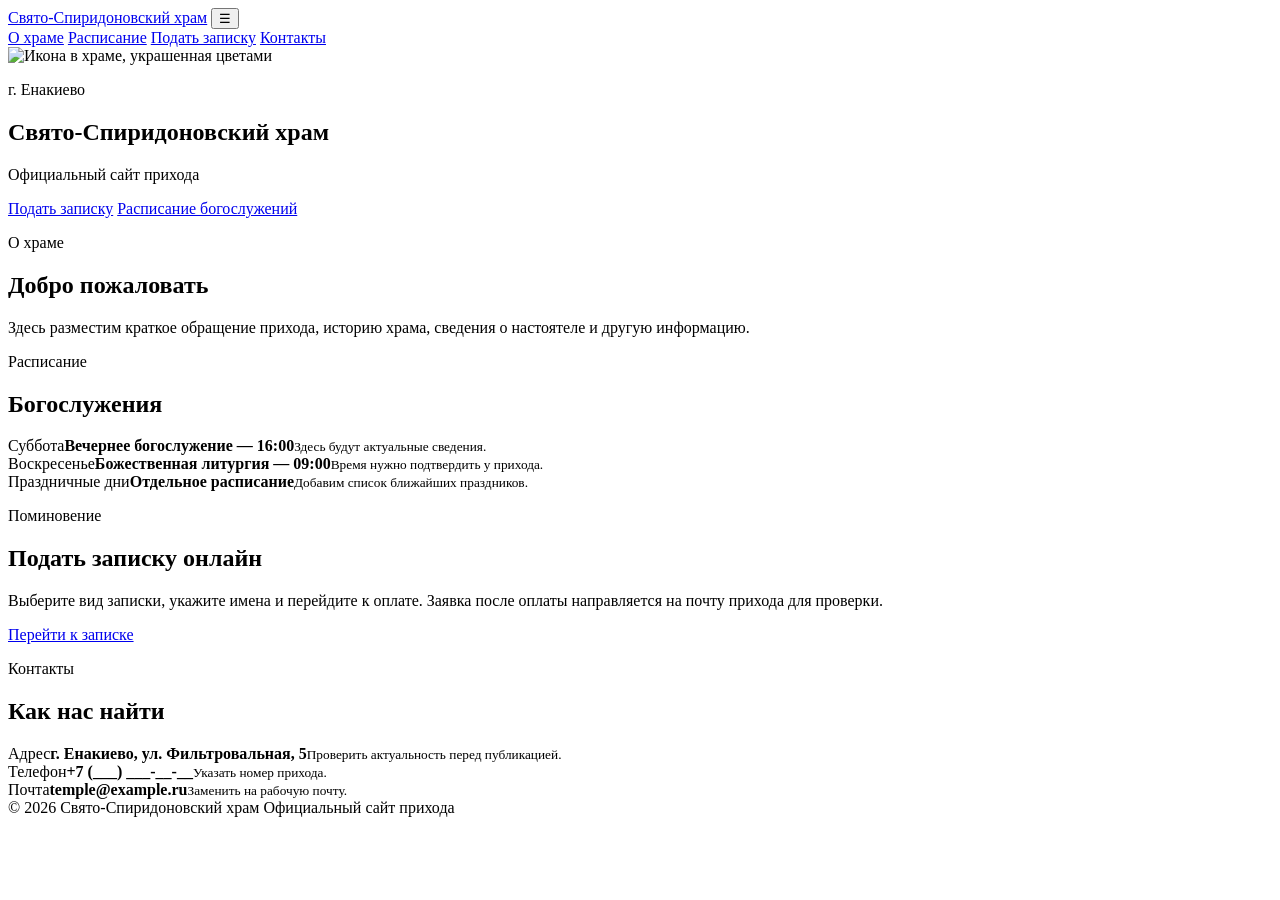
==== index.html @ 07cff23b "test site" ====
<!doctype html>
<html lang="ru">
<head>
  <meta charset="utf-8">
  <meta name="viewport" content="width=device-width, initial-scale=1">
  <title>Свято-Спиридоновский храм — г. Енакиево</title>
  <meta name="description" content="Официальный сайт Свято-Спиридоновского храма города Енакиево.">
  <link rel="stylesheet" href="css/style.css">
</head>
<body>
  <header class="site-header">
    <div class="container nav-wrap">
      <a class="brand" href="index.html">Свято-Спиридоновский храм</a>
      <button class="menu-btn" aria-label="Открыть меню" aria-expanded="false">☰</button>
      <nav class="nav">
        <a href="#about">О храме</a>
        <a href="#schedule">Расписание</a>
        <a href="notes.html">Подать записку</a>
        <a href="#contacts">Контакты</a>
      </nav>
    </div>
  </header>

  <main>
    <section class="hero">
      <img src="images/hero.jpg" alt="Икона в храме, украшенная цветами">
      <div class="hero-overlay"></div>
      <div class="container hero-content">
        <p class="eyebrow">г. Енакиево</p>
        <h1>Свято-Спиридоновский храм</h1>
        <p>Официальный сайт прихода</p>
        <div class="hero-actions">
          <a class="btn btn-primary" href="notes.html">Подать записку</a>
          <a class="btn btn-light" href="#schedule">Расписание богослужений</a>
        </div>
      </div>
    </section>

    <section class="section" id="about">
      <div class="container narrow">
        <p class="section-kicker">О храме</p>
        <h2>Добро пожаловать</h2>
        <p>Здесь разместим краткое обращение прихода, историю храма, сведения о настоятеле и другую информацию.</p>
      </div>
    </section>

    <section class="section section-alt" id="schedule">
      <div class="container">
        <p class="section-kicker">Расписание</p>
        <h2>Богослужения</h2>
        <div class="cards">
          <article class="card"><span>Суббота</span><strong>Вечернее богослужение — 16:00</strong><small>Здесь будут актуальные сведения.</small></article>
          <article class="card"><span>Воскресенье</span><strong>Божественная литургия — 09:00</strong><small>Время нужно подтвердить у прихода.</small></article>
          <article class="card"><span>Праздничные дни</span><strong>Отдельное расписание</strong><small>Добавим список ближайших праздников.</small></article>
        </div>
      </div>
    </section>

    <section class="section notes-callout">
      <div class="container callout">
        <div>
          <p class="section-kicker">Поминовение</p>
          <h2>Подать записку онлайн</h2>
          <p>Выберите вид записки, укажите имена и перейдите к оплате. Заявка после оплаты направляется на почту прихода для проверки.</p>
        </div>
        <a class="btn btn-primary" href="notes.html">Перейти к записке</a>
      </div>
    </section>

    <section class="section" id="contacts">
      <div class="container">
        <p class="section-kicker">Контакты</p>
        <h2>Как нас найти</h2>
        <div class="contact-grid">
          <div class="contact-item"><span>Адрес</span><strong>г. Енакиево, ул. Фильтровальная, 5</strong><small>Проверить актуальность перед публикацией.</small></div>
          <div class="contact-item"><span>Телефон</span><strong>+7 (___) ___-__-__</strong><small>Указать номер прихода.</small></div>
          <div class="contact-item"><span>Почта</span><strong>temple@example.ru</strong><small>Заменить на рабочую почту.</small></div>
        </div>
      </div>
    </section>
  </main>

  <footer class="site-footer">
    <div class="container footer-wrap">
      <span>© 2026 Свято-Спиридоновский храм</span>
      <span>Официальный сайт прихода</span>
    </div>
  </footer>

  <script src="js/main.js"></script>
</body>
</html>
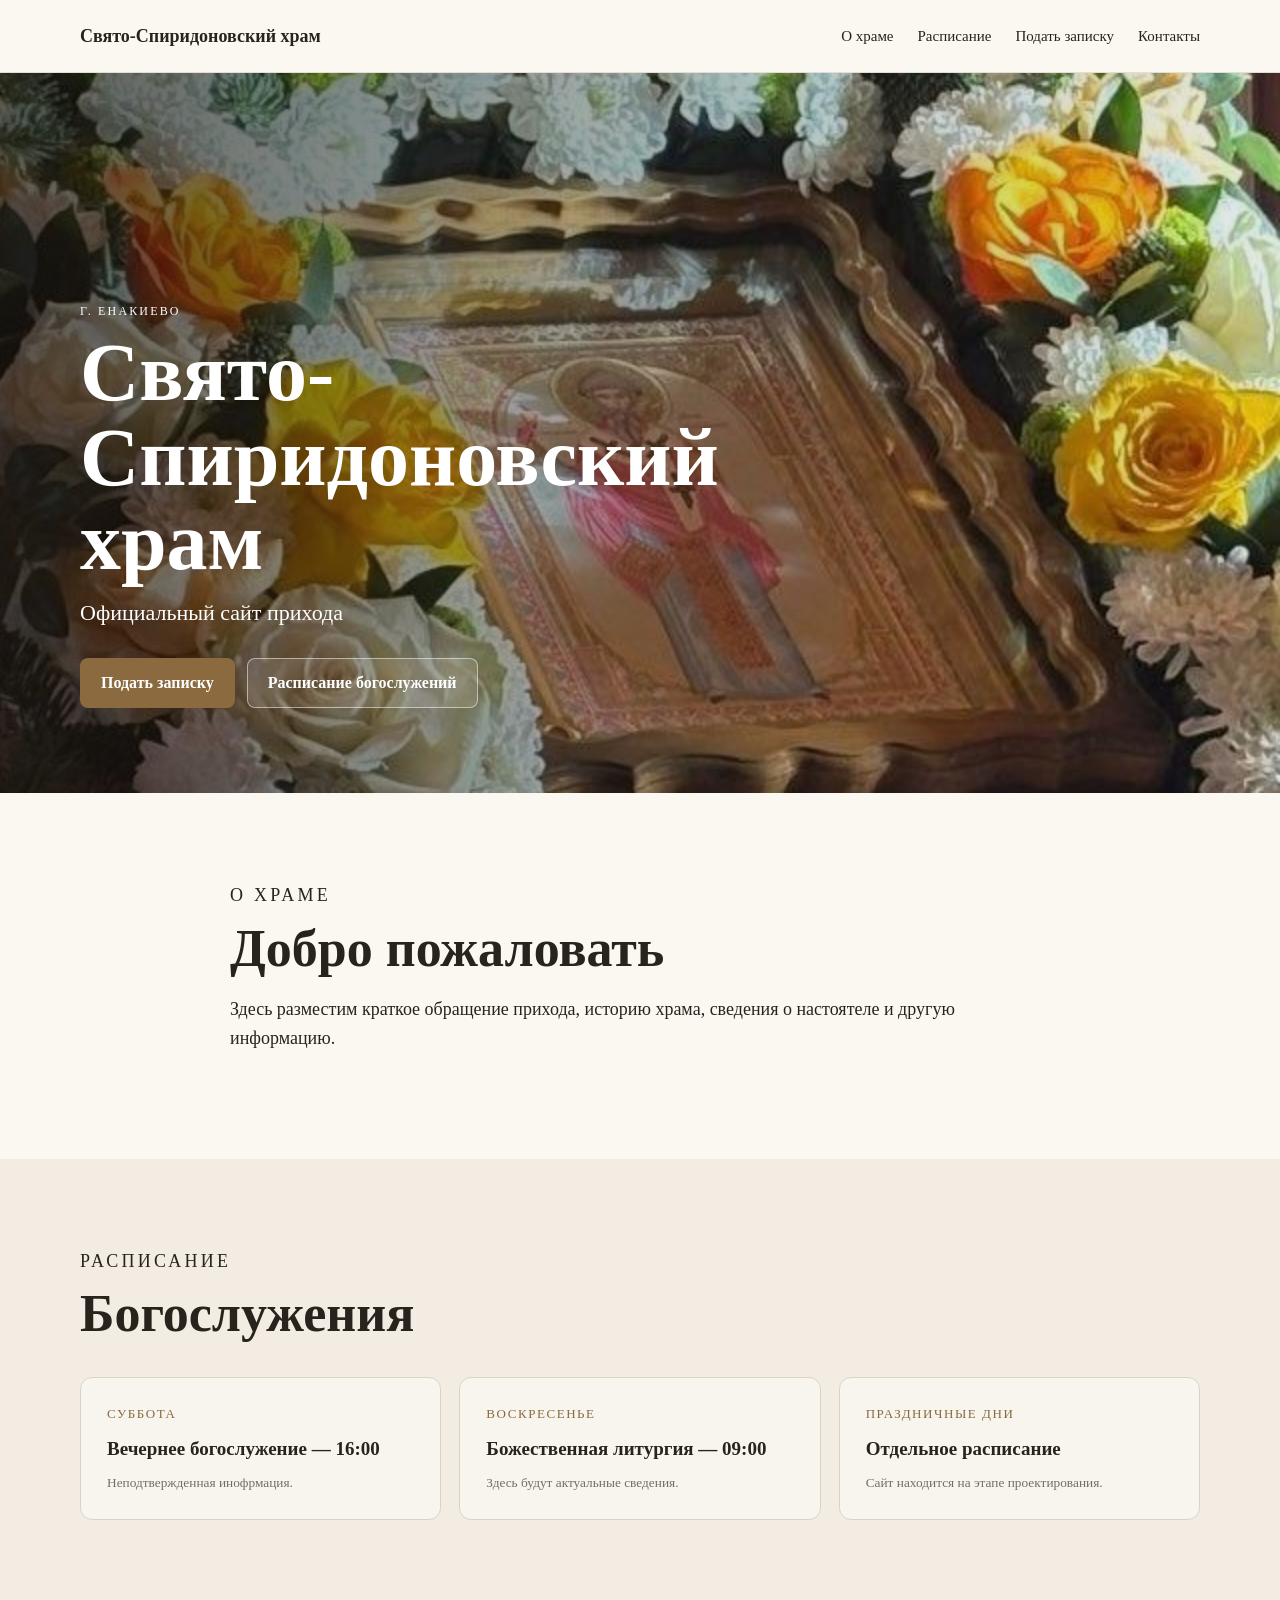
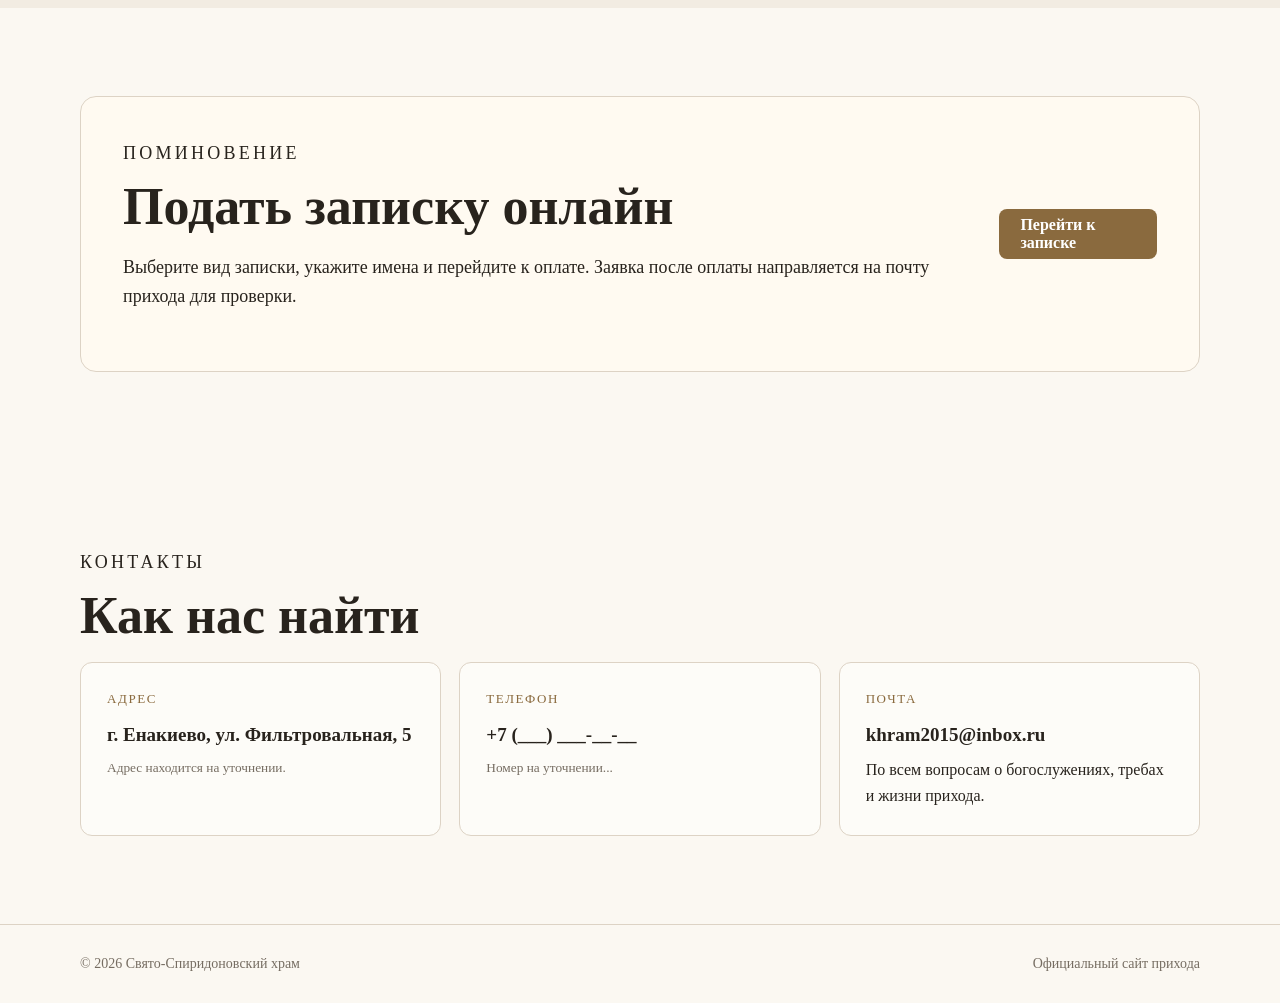
==== commit 39fedb91: "Update info and js" ====
--- a/index.html
+++ b/index.html
@@ -49,9 +49,9 @@
         <p class="section-kicker">Расписание</p>
         <h2>Богослужения</h2>
         <div class="cards">
-          <article class="card"><span>Суббота</span><strong>Вечернее богослужение — 16:00</strong><small>Здесь будут актуальные сведения.</small></article>
-          <article class="card"><span>Воскресенье</span><strong>Божественная литургия — 09:00</strong><small>Время нужно подтвердить у прихода.</small></article>
-          <article class="card"><span>Праздничные дни</span><strong>Отдельное расписание</strong><small>Добавим список ближайших праздников.</small></article>
+          <article class="card"><span>Суббота</span><strong>Вечернее богослужение — 16:00</strong><small>Неподтвержденная инофрмация.</small></article>
+          <article class="card"><span>Воскресенье</span><strong>Божественная литургия — 09:00</strong><small>Здесь будут актуальные сведения.</small></article>
+          <article class="card"><span>Праздничные дни</span><strong>Отдельное расписание</strong><small>Сайт находится на этапе проектирования.</small></article>
         </div>
       </div>
     </section>
@@ -72,9 +72,9 @@
         <p class="section-kicker">Контакты</p>
         <h2>Как нас найти</h2>
         <div class="contact-grid">
-          <div class="contact-item"><span>Адрес</span><strong>г. Енакиево, ул. Фильтровальная, 5</strong><small>Проверить актуальность перед публикацией.</small></div>
-          <div class="contact-item"><span>Телефон</span><strong>+7 (___) ___-__-__</strong><small>Указать номер прихода.</small></div>
-          <div class="contact-item"><span>Почта</span><strong>temple@example.ru</strong><small>Заменить на рабочую почту.</small></div>
+          <div class="contact-item"><span>Адрес</span><strong>г. Енакиево, ул. Фильтровальная, 5</strong><small>Адрес находится на уточнении.</small></div>
+          <div class="contact-item"><span>Телефон</span><strong>+7 (___) ___-__-__</strong><small>Номер на уточнении...</small></div>
+          <div class="contact-item"><span>Почта</span><strong>khram2015@inbox.ru</strong><small></small>По всем вопросам о богослужениях, требах и жизни прихода.</div>
         </div>
       </div>
     </section>
--- a/css/style.css
+++ b/css/style.css
@@ -0,0 +1 @@
+:root{--ink:#28231d;--muted:#766d62;--paper:#fbf8f2;--paper2:#f2ece2;--line:#ddd3c5;--accent:#8a6a3e;--white:#fff}*{box-sizing:border-box}html{scroll-behavior:smooth}body{margin:0;background:var(--paper);color:var(--ink);font-family:Georgia,'Times New Roman',serif;line-height:1.6}.container{width:min(1120px,calc(100% - 40px));margin:0 auto}.narrow{max-width:820px}.site-header{position:sticky;top:0;z-index:20;background:rgba(251,248,242,.96);border-bottom:1px solid rgba(117,100,78,.18);backdrop-filter:blur(10px)}.nav-wrap{min-height:72px;display:flex;align-items:center;justify-content:space-between;gap:24px}.brand{color:var(--ink);text-decoration:none;font-weight:700;font-size:18px}.nav{display:flex;gap:24px;align-items:center}.nav a{color:var(--ink);text-decoration:none;font-size:15px}.menu-btn{display:none;border:0;background:none;font-size:25px}.hero{position:relative;min-height:720px;display:grid;align-items:end;overflow:hidden}.hero img{position:absolute;inset:0;width:100%;height:100%;object-fit:cover}.hero-overlay{position:absolute;inset:0;background:linear-gradient(90deg,rgba(20,15,10,.68),rgba(20,15,10,.18) 70%,rgba(20,15,10,.08))}.hero-content{position:relative;z-index:1;padding:90px 0 85px;color:var(--white)}.eyebrow,.section-kicker{margin:0 0 10px;text-transform:uppercase;letter-spacing:.18em;font-size:12px}.hero h1{max-width:750px;margin:0 0 10px;font-size:clamp(44px,7vw,82px);line-height:1.03}.hero p:not(.eyebrow){font-size:22px;margin:0 0 28px}.hero-actions{display:flex;gap:12px;flex-wrap:wrap}.btn{display:inline-flex;align-items:center;justify-content:center;min-height:50px;padding:0 20px;border-radius:8px;text-decoration:none;border:1px solid transparent;font:600 16px Georgia,'Times New Roman',serif;cursor:pointer}.btn-primary{background:var(--accent);color:#fff}.btn-light{background:rgba(255,255,255,.12);border-color:rgba(255,255,255,.5);color:#fff}.btn-outline{background:transparent;color:var(--ink);border-color:var(--line)}.btn-dark{background:#2e2923;color:#fff}.btn-full{width:100%}.section{padding:88px 0}.section-alt{background:var(--paper2)}.section h2,.notes-page h1{font-size:clamp(34px,5vw,52px);line-height:1.1;margin:0 0 18px}.section p{font-size:18px}.cards{display:grid;grid-template-columns:repeat(3,1fr);gap:18px;margin-top:34px}.card,.contact-item{padding:26px;border:1px solid var(--line);background:rgba(255,255,255,.45);border-radius:12px}.card span,.contact-item span{display:block;color:var(--accent);font-size:13px;text-transform:uppercase;letter-spacing:.12em;margin-bottom:12px}.card strong,.contact-item strong{display:block;font-size:19px;line-height:1.35}.card small,.contact-item small{display:block;color:var(--muted);margin-top:10px}.callout{display:flex;justify-content:space-between;align-items:center;gap:32px;padding:42px;border:1px solid var(--line);background:#fffaf1;border-radius:16px}.callout h2{margin-bottom:8px}.contact-grid{display:grid;grid-template-columns:repeat(3,1fr);gap:18px}.site-footer{padding:28px 0;border-top:1px solid var(--line);color:var(--muted);font-size:14px}.footer-wrap{display:flex;justify-content:space-between;gap:20px}.notes-page{padding:70px 0 100px}.back{color:var(--muted);text-decoration:none}.lead{font-size:18px;color:var(--muted);margin-top:0}.notes-form{margin-top:40px}.notes-form fieldset{border:0;padding:0;margin:0 0 30px}.notes-form legend{font-size:22px;font-weight:700;margin-bottom:14px}.choice-grid{display:grid;grid-template-columns:1fr 1fr;gap:12px}.choice input{position:absolute;opacity:0}.choice span{display:block;padding:18px;border:1px solid var(--line);border-radius:10px;background:#fff;cursor:pointer;text-align:center}.choice input:checked+span{border-color:var(--accent);box-shadow:0 0 0 2px rgba(138,106,62,.15);background:#fffaf1}.name-row{display:flex;gap:10px;margin-bottom:10px}.name-row input,.field input{width:100%;height:50px;border:1px solid var(--line);border-radius:8px;background:#fff;padding:0 14px;font:16px Georgia,'Times New Roman',serif}.remove-name{min-width:50px;border:1px solid var(--line);border-radius:8px;background:#fff;cursor:pointer}.field{display:block}.field span{display:block;margin-bottom:7px}.summary{display:flex;justify-content:space-between;gap:20px;padding:22px 0;border-top:1px solid var(--line);border-bottom:1px solid var(--line);margin:30px 0}.summary span{color:var(--muted)}.payment-box{padding:24px;border-radius:12px;background:var(--paper2);margin-bottom:14px}.payment-title{font-size:20px;font-weight:700;margin:0 0 6px}.payment-box p{margin:0 0 16px}.form-message{margin-top:15px;color:var(--muted)}@media(max-width:760px){.nav{display:none}.menu-btn{display:block}.hero{min-height:650px}.hero-content{padding-bottom:60px}.cards,.contact-grid{grid-template-columns:1fr}.callout,.footer-wrap{display:block}.callout .btn{margin-top:18px}.nav-static{display:flex;gap:12px}.choice-grid{grid-template-columns:1fr}.container{width:min(100% - 28px,1120px)}}
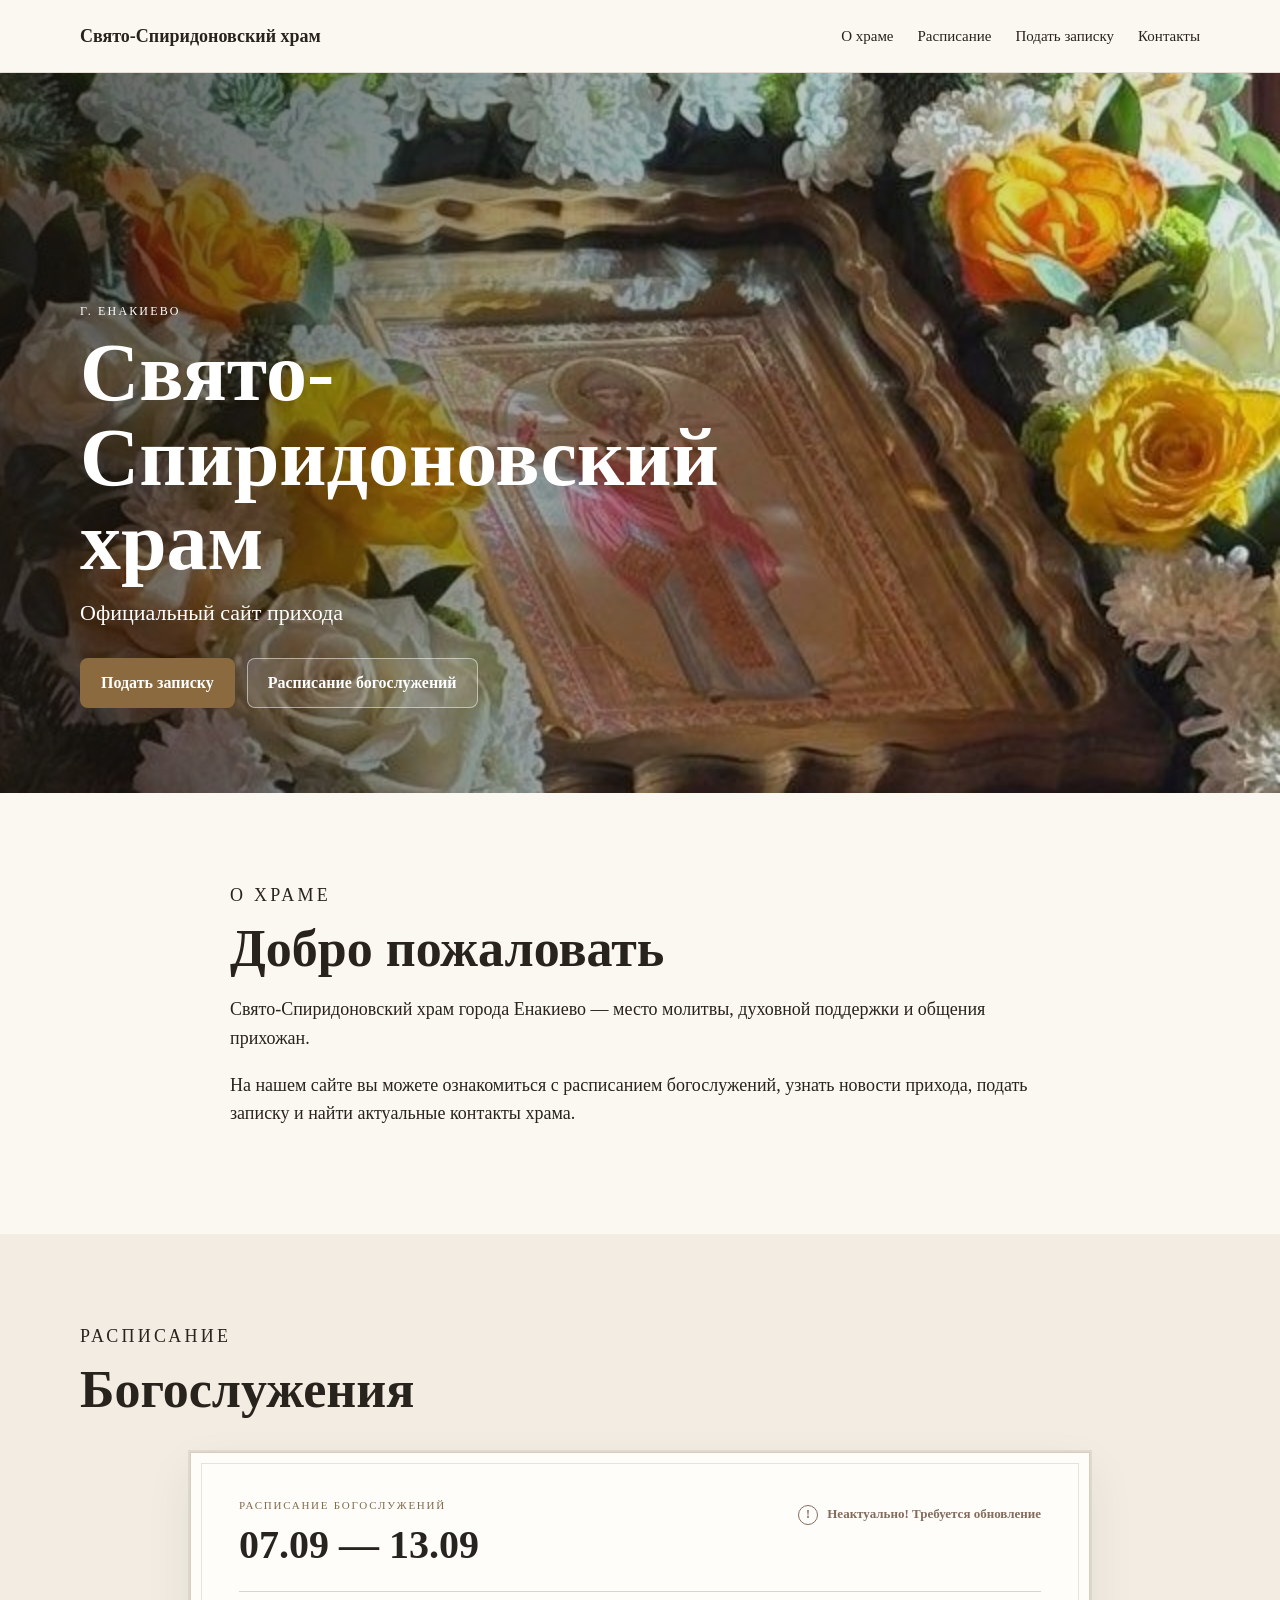
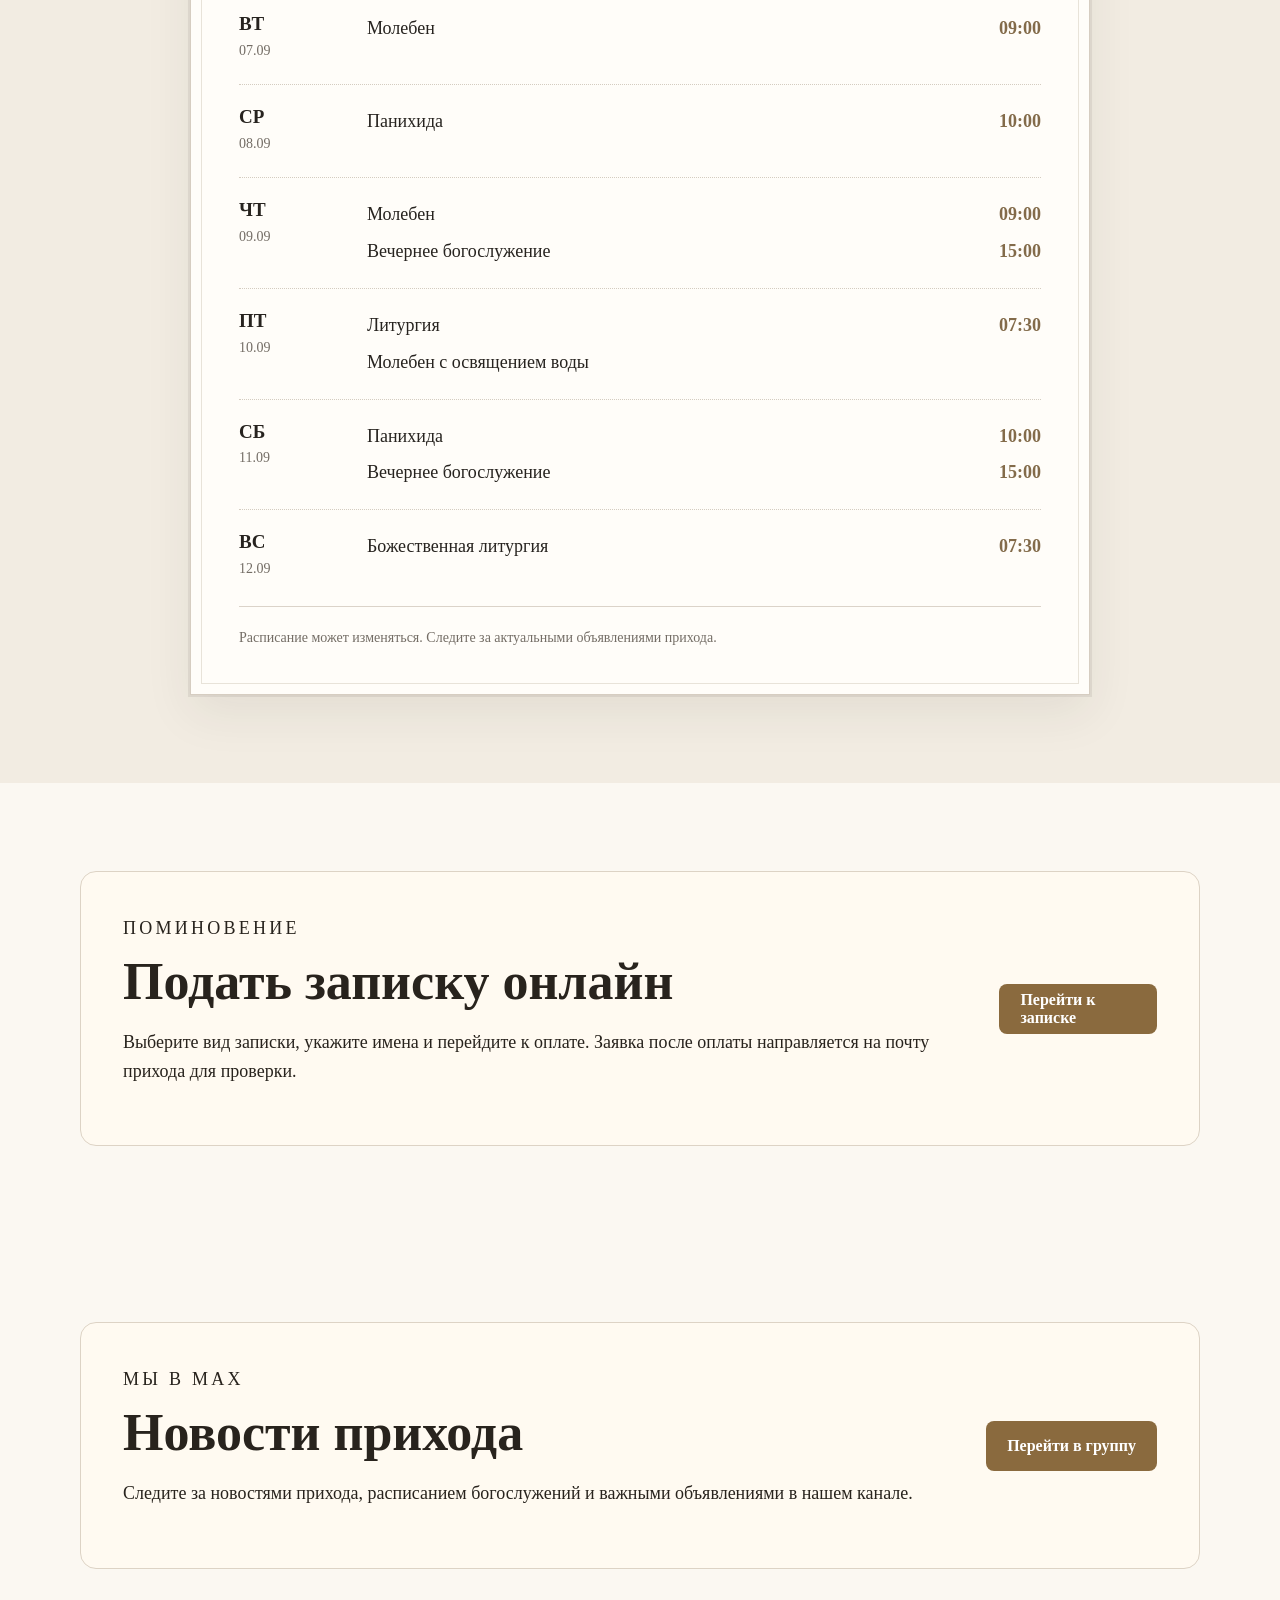
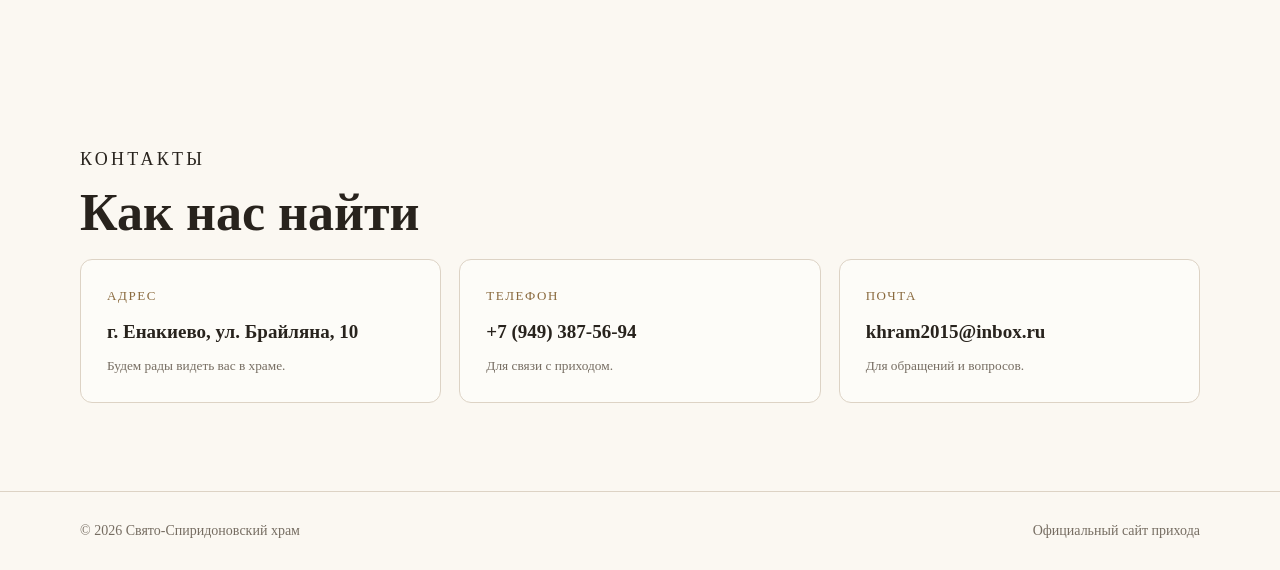
==== commit f19cede6: "Site Update Add weekly worship schedule Add schedule expiration status Add manual schedule configura" ====
--- a/index.html
+++ b/index.html
@@ -40,7 +40,8 @@
       <div class="container narrow">
         <p class="section-kicker">О храме</p>
         <h2>Добро пожаловать</h2>
-        <p>Здесь разместим краткое обращение прихода, историю храма, сведения о настоятеле и другую информацию.</p>
+        <p>Свято-Спиридоновский храм города Енакиево — место молитвы, духовной поддержки и общения прихожан.</p>
+        <p>На нашем сайте вы можете ознакомиться с расписанием богослужений, узнать новости прихода, подать записку и найти актуальные контакты храма.</p>
       </div>
     </section>
 
@@ -48,10 +49,21 @@
       <div class="container">
         <p class="section-kicker">Расписание</p>
         <h2>Богослужения</h2>
-        <div class="cards">
-          <article class="card"><span>Суббота</span><strong>Вечернее богослужение — 16:00</strong><small>Неподтвержденная инофрмация.</small></article>
-          <article class="card"><span>Воскресенье</span><strong>Божественная литургия — 09:00</strong><small>Здесь будут актуальные сведения.</small></article>
-          <article class="card"><span>Праздничные дни</span><strong>Отдельное расписание</strong><small>Сайт находится на этапе проектирования.</small></article>
+
+        <div class="schedule-paper" id="schedule-paper">
+          <div class="schedule-paper-head">
+            <div>
+              <p class="schedule-label">Расписание богослужений</p>
+              <h3 id="schedule-period">Загрузка…</h3>
+            </div>
+            <div class="schedule-status" id="schedule-status" aria-live="polite"></div>
+          </div>
+
+          <div class="schedule-list" id="schedule-list"></div>
+
+          <div class="schedule-footer">
+            Расписание может изменяться. Следите за актуальными объявлениями прихода.
+          </div>
         </div>
       </div>
     </section>
@@ -67,14 +79,36 @@
       </div>
     </section>
 
+    <section class="section max-callout">
+        <div class="container callout">
+          <div>
+            <p class="section-kicker">Мы в MAX</p>
+            <h2>Новости прихода</h2>
+            <p>
+              Следите за новостями прихода, расписанием богослужений
+              и важными объявлениями в нашем канале.
+            </p>
+          </div>
+      
+          <a
+            class="btn btn-primary"
+            href="https://max.ru/join/Pyg9S5zVX_753oZD0Ky31rXQ8UjtHt_C7z_p25SFuSU"
+            target="_blank"
+            rel="noopener noreferrer"
+          >
+            Перейти в группу
+          </a>
+        </div>
+      </section>
+
     <section class="section" id="contacts">
       <div class="container">
         <p class="section-kicker">Контакты</p>
         <h2>Как нас найти</h2>
         <div class="contact-grid">
-          <div class="contact-item"><span>Адрес</span><strong>г. Енакиево, ул. Фильтровальная, 5</strong><small>Адрес находится на уточнении.</small></div>
-          <div class="contact-item"><span>Телефон</span><strong>+7 (___) ___-__-__</strong><small>Номер на уточнении...</small></div>
-          <div class="contact-item"><span>Почта</span><strong>khram2015@inbox.ru</strong><small></small>По всем вопросам о богослужениях, требах и жизни прихода.</div>
+          <div class="contact-item"><span>Адрес</span><strong>г. Енакиево, ул. Брайляна, 10</strong><small>Будем рады видеть вас в храме.</small></div>
+          <div class="contact-item"><span>Телефон</span><strong>+7 (949) 387-56-94</strong><small>Для связи с приходом.</small></div>
+          <div class="contact-item"><span>Почта</span><strong>khram2015@inbox.ru</strong><small>Для обращений и вопросов.</small></div>
         </div>
       </div>
     </section>
--- a/css/style.css
+++ b/css/style.css
@@ -1 +1,24 @@
 :root{--ink:#28231d;--muted:#766d62;--paper:#fbf8f2;--paper2:#f2ece2;--line:#ddd3c5;--accent:#8a6a3e;--white:#fff}*{box-sizing:border-box}html{scroll-behavior:smooth}body{margin:0;background:var(--paper);color:var(--ink);font-family:Georgia,'Times New Roman',serif;line-height:1.6}.container{width:min(1120px,calc(100% - 40px));margin:0 auto}.narrow{max-width:820px}.site-header{position:sticky;top:0;z-index:20;background:rgba(251,248,242,.96);border-bottom:1px solid rgba(117,100,78,.18);backdrop-filter:blur(10px)}.nav-wrap{min-height:72px;display:flex;align-items:center;justify-content:space-between;gap:24px}.brand{color:var(--ink);text-decoration:none;font-weight:700;font-size:18px}.nav{display:flex;gap:24px;align-items:center}.nav a{color:var(--ink);text-decoration:none;font-size:15px}.menu-btn{display:none;border:0;background:none;font-size:25px}.hero{position:relative;min-height:720px;display:grid;align-items:end;overflow:hidden}.hero img{position:absolute;inset:0;width:100%;height:100%;object-fit:cover}.hero-overlay{position:absolute;inset:0;background:linear-gradient(90deg,rgba(20,15,10,.68),rgba(20,15,10,.18) 70%,rgba(20,15,10,.08))}.hero-content{position:relative;z-index:1;padding:90px 0 85px;color:var(--white)}.eyebrow,.section-kicker{margin:0 0 10px;text-transform:uppercase;letter-spacing:.18em;font-size:12px}.hero h1{max-width:750px;margin:0 0 10px;font-size:clamp(44px,7vw,82px);line-height:1.03}.hero p:not(.eyebrow){font-size:22px;margin:0 0 28px}.hero-actions{display:flex;gap:12px;flex-wrap:wrap}.btn{display:inline-flex;align-items:center;justify-content:center;min-height:50px;padding:0 20px;border-radius:8px;text-decoration:none;border:1px solid transparent;font:600 16px Georgia,'Times New Roman',serif;cursor:pointer}.btn-primary{background:var(--accent);color:#fff}.btn-light{background:rgba(255,255,255,.12);border-color:rgba(255,255,255,.5);color:#fff}.btn-outline{background:transparent;color:var(--ink);border-color:var(--line)}.btn-dark{background:#2e2923;color:#fff}.btn-full{width:100%}.section{padding:88px 0}.section-alt{background:var(--paper2)}.section h2,.notes-page h1{font-size:clamp(34px,5vw,52px);line-height:1.1;margin:0 0 18px}.section p{font-size:18px}.cards{display:grid;grid-template-columns:repeat(3,1fr);gap:18px;margin-top:34px}.card,.contact-item{padding:26px;border:1px solid var(--line);background:rgba(255,255,255,.45);border-radius:12px}.card span,.contact-item span{display:block;color:var(--accent);font-size:13px;text-transform:uppercase;letter-spacing:.12em;margin-bottom:12px}.card strong,.contact-item strong{display:block;font-size:19px;line-height:1.35}.card small,.contact-item small{display:block;color:var(--muted);margin-top:10px}.callout{display:flex;justify-content:space-between;align-items:center;gap:32px;padding:42px;border:1px solid var(--line);background:#fffaf1;border-radius:16px}.callout h2{margin-bottom:8px}.contact-grid{display:grid;grid-template-columns:repeat(3,1fr);gap:18px}.site-footer{padding:28px 0;border-top:1px solid var(--line);color:var(--muted);font-size:14px}.footer-wrap{display:flex;justify-content:space-between;gap:20px}.notes-page{padding:70px 0 100px}.back{color:var(--muted);text-decoration:none}.lead{font-size:18px;color:var(--muted);margin-top:0}.notes-form{margin-top:40px}.notes-form fieldset{border:0;padding:0;margin:0 0 30px}.notes-form legend{font-size:22px;font-weight:700;margin-bottom:14px}.choice-grid{display:grid;grid-template-columns:1fr 1fr;gap:12px}.choice input{position:absolute;opacity:0}.choice span{display:block;padding:18px;border:1px solid var(--line);border-radius:10px;background:#fff;cursor:pointer;text-align:center}.choice input:checked+span{border-color:var(--accent);box-shadow:0 0 0 2px rgba(138,106,62,.15);background:#fffaf1}.name-row{display:flex;gap:10px;margin-bottom:10px}.name-row input,.field input{width:100%;height:50px;border:1px solid var(--line);border-radius:8px;background:#fff;padding:0 14px;font:16px Georgia,'Times New Roman',serif}.remove-name{min-width:50px;border:1px solid var(--line);border-radius:8px;background:#fff;cursor:pointer}.field{display:block}.field span{display:block;margin-bottom:7px}.summary{display:flex;justify-content:space-between;gap:20px;padding:22px 0;border-top:1px solid var(--line);border-bottom:1px solid var(--line);margin:30px 0}.summary span{color:var(--muted)}.payment-box{padding:24px;border-radius:12px;background:var(--paper2);margin-bottom:14px}.payment-title{font-size:20px;font-weight:700;margin:0 0 6px}.payment-box p{margin:0 0 16px}.form-message{margin-top:15px;color:var(--muted)}@media(max-width:760px){.nav{display:none}.menu-btn{display:block}.hero{min-height:650px}.hero-content{padding-bottom:60px}.cards,.contact-grid{grid-template-columns:1fr}.callout,.footer-wrap{display:block}.callout .btn{margin-top:18px}.nav-static{display:flex;gap:12px}.choice-grid{grid-template-columns:1fr}.container{width:min(100% - 28px,1120px)}}
+
+/* Schedule paper */
+.schedule-paper{margin-top:34px;max-width:900px;margin-left:auto;margin-right:auto;padding:44px 48px;background:#fffdf8;border:1px solid #d8cdbc;box-shadow:0 18px 45px rgba(52,39,24,.10),0 2px 5px rgba(52,39,24,.06);position:relative}
+.schedule-paper:before{content:"";position:absolute;inset:10px;border:1px solid rgba(138,106,62,.18);pointer-events:none}
+.schedule-paper-head{display:flex;justify-content:space-between;gap:24px;align-items:flex-start;position:relative;padding-bottom:24px;border-bottom:1px solid var(--line)}
+.schedule-label{text-transform:uppercase;letter-spacing:.16em;color:var(--accent);font-size:11px!important;margin:0 0 8px!important}
+.schedule-paper h3{font-family:Georgia,'Times New Roman',serif;font-size:clamp(28px,4vw,40px);line-height:1.1;margin:0}
+.schedule-status{font-size:13px;color:var(--muted);padding-top:7px;white-space:nowrap}
+.status-dot{display:inline-flex;width:20px;height:20px;align-items:center;justify-content:center;border-radius:50%;border:1px solid currentColor;margin-right:6px;font-size:12px}
+.schedule-list{position:relative}
+.schedule-day{display:grid;grid-template-columns:100px 1fr;gap:28px;padding:22px 0;border-bottom:1px dotted #d6ccbc}
+.schedule-day:last-child{border-bottom:0}
+.schedule-date strong{display:block;font-size:19px;line-height:1.1}
+.schedule-date span{display:block;color:var(--muted);margin-top:5px;font-size:14px}
+.schedule-services{display:grid;gap:8px}
+.schedule-service{display:grid;grid-template-columns:1fr auto;gap:20px;align-items:baseline;font-size:18px}
+.schedule-service time{font-variant-numeric:tabular-nums;white-space:nowrap;color:var(--accent);font-weight:700}
+.schedule-footer{border-top:1px solid var(--line);padding-top:20px;margin-top:4px;color:var(--muted);font-size:14px;position:relative}
+.schedule-warning{box-shadow:0 18px 45px rgba(52,39,24,.10),0 0 0 2px rgba(138,106,62,.08)}
+.schedule-expired{filter:saturate(.75);box-shadow:0 18px 45px rgba(52,39,24,.08),0 0 0 2px rgba(118,109,98,.12)}
+.schedule-expired .schedule-status{color:#8b6b57;font-weight:700}
+.schedule-error{color:var(--muted);margin:25px 0}
+@media(max-width:760px){.schedule-paper{padding:30px 22px}.schedule-paper:before{inset:7px}.schedule-paper-head{display:block}.schedule-status{padding-top:13px}.schedule-day{grid-template-columns:68px 1fr;gap:16px;padding:18px 0}.schedule-service{font-size:16px;gap:12px}}
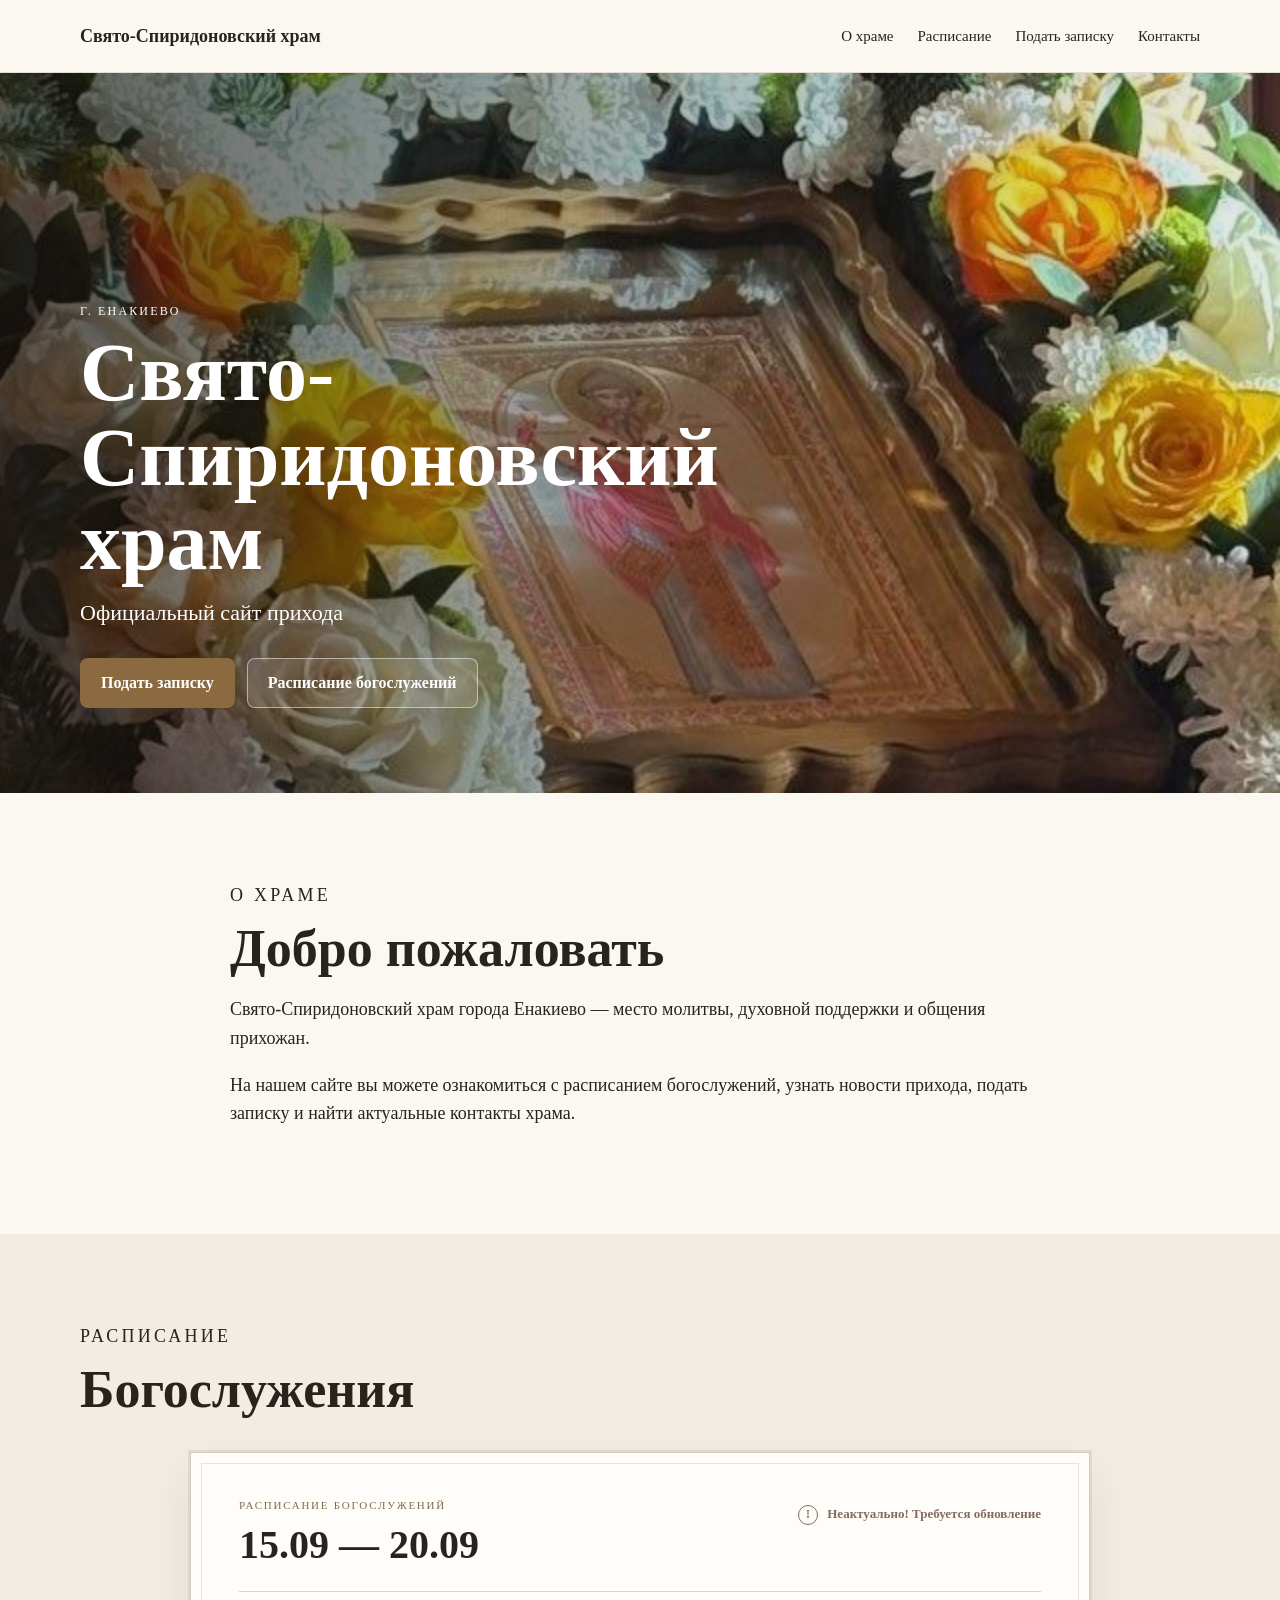
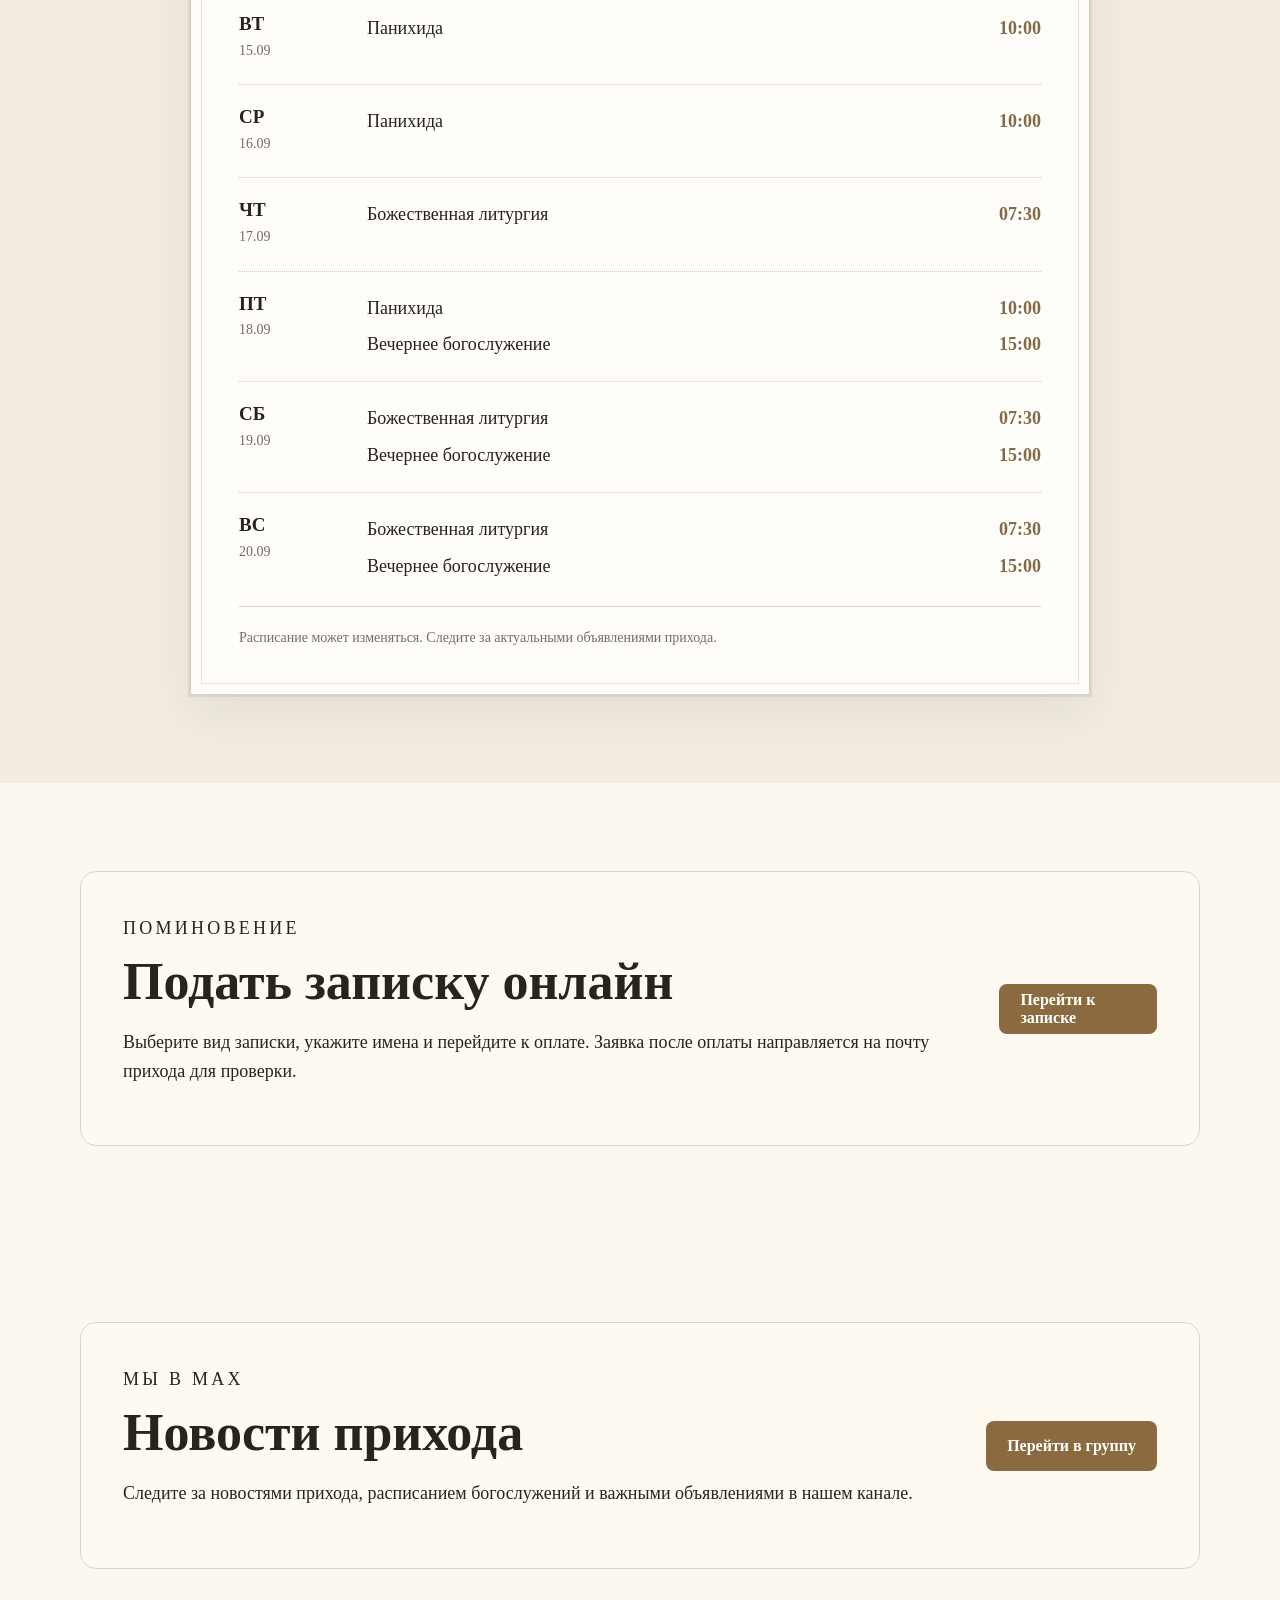
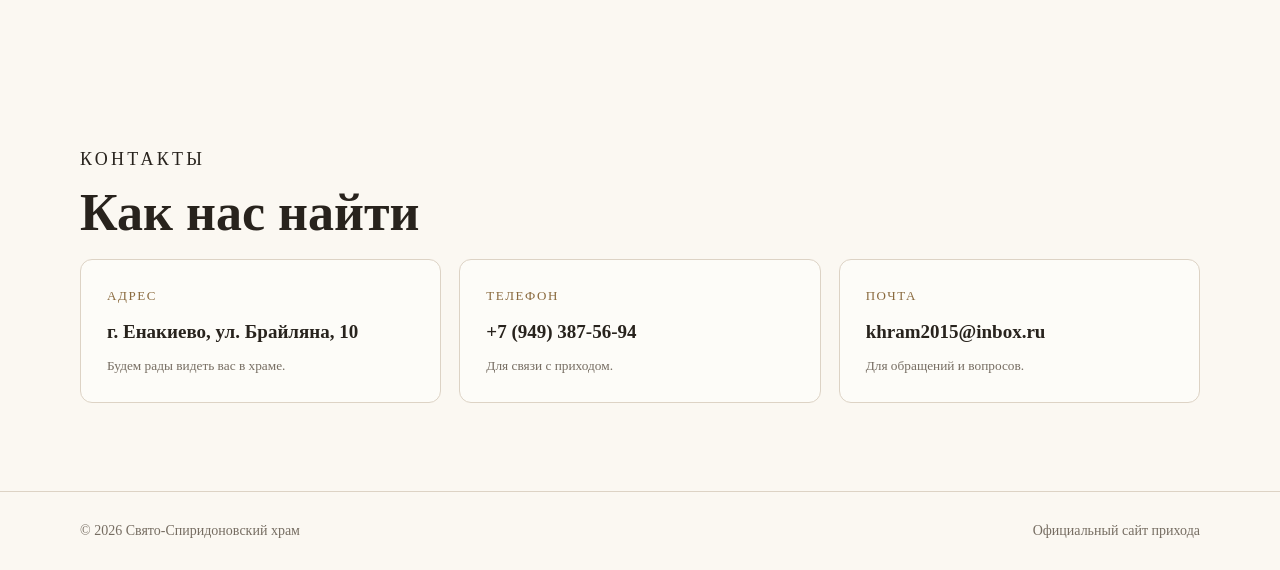
==== commit 16b91521: "Updated favicon" ====
--- a/index.html
+++ b/index.html
@@ -5,6 +5,9 @@
   <meta name="viewport" content="width=device-width, initial-scale=1">
   <title>Свято-Спиридоновский храм — г. Енакиево</title>
   <meta name="description" content="Официальный сайт Свято-Спиридоновского храма города Енакиево.">
+
+  <link rel="icon" type="image/png" href="favicon.png">
+  
   <link rel="stylesheet" href="css/style.css">
 </head>
 <body>
